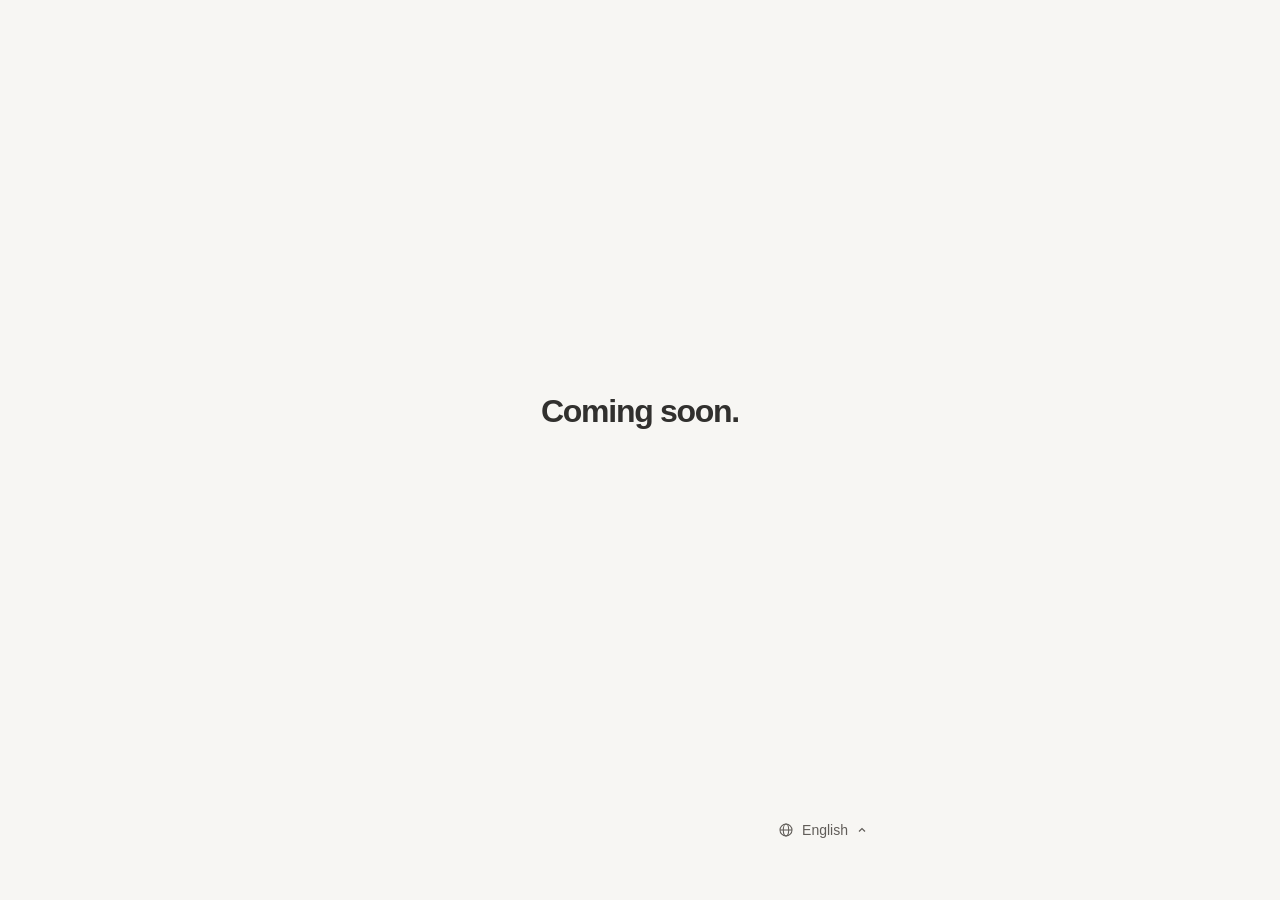
==== index.html @ d2d2fbdf "Add FUR:RAID 2026 streaming site" ====
<!doctype html>
<html lang="ko">
  <head>
    <meta charset="utf-8">
    <meta name="viewport" content="width=device-width, initial-scale=1">
    <meta name="description" content="곧 공개됩니다.">
    <meta name="theme-color" content="#f7f6f3">
    <title>FUR:RAID 2026 | 곧 공개</title>
    <link rel="icon" href="./favicon.ico" sizes="any">
    <link rel="icon" type="image/png" sizes="32x32" href="./assets/favicon/favicon-32x32.png">
    <link rel="icon" type="image/png" sizes="16x16" href="./assets/favicon/favicon-16x16.png">
    <link rel="apple-touch-icon" sizes="180x180" href="./assets/favicon/apple-touch-icon.png">
    <link rel="stylesheet" href="./styles.css">
    <script src="./site-config.js" defer></script>
    <script src="./app.js" defer></script>
  </head>
  <body>
    <main class="page is-coming-soon">
      <div class="coming-soon" id="coming-soon">
        <h1 id="coming-soon-title">곧 공개됩니다.</h1>
      </div>
      <div id="release-content" hidden>
        <header class="intro">
          <p class="eyebrow" id="eyebrow"></p>
          <h1 id="title">Streaming</h1>
          <p class="description" id="description"></p>
        </header>

        <section class="player" id="spotify-player" aria-label="Spotify 플레이어" hidden></section>

        <section id="stream-section" aria-label="스트리밍 서비스">
          <ul class="stream-list" id="stream-list"></ul>
          <noscript><p class="empty"><span lang="ko">JavaScript를 켜 주세요.</span><br><span lang="en">Please enable JavaScript.</span><br><span lang="ja">JavaScriptを有効にしてください。</span></p></noscript>
        </section>
      </div>

      <div class="language-control" id="language-control" hidden>
        <button class="language-trigger" id="language-trigger" type="button" aria-haspopup="menu" aria-expanded="false" aria-controls="language-menu">
          <svg width="16" height="16" viewBox="0 0 24 24" fill="none" stroke="currentColor" stroke-width="1.6" aria-hidden="true"><circle cx="12" cy="12" r="9"/><ellipse cx="12" cy="12" rx="4" ry="9"/><path d="M3 12h18"/></svg>
          <span id="language-current">한국어</span>
          <svg class="language-chevron" width="12" height="12" viewBox="0 0 16 16" fill="none" stroke="currentColor" stroke-width="1.6" aria-hidden="true"><path d="m4 10 4-4 4 4"/></svg>
        </button>
        <div class="language-menu" id="language-menu" role="menu" aria-label="언어" hidden>
          <button type="button" role="menuitemradio" aria-checked="true" tabindex="-1" data-language="ko" lang="ko"><span>한국어</span><svg width="16" height="16" viewBox="0 0 24 24" fill="none" stroke="currentColor" stroke-width="2" aria-hidden="true"><path d="m5 12 4 4 10-10"/></svg></button>
          <button type="button" role="menuitemradio" aria-checked="false" tabindex="-1" data-language="en" lang="en"><span>English</span><svg width="16" height="16" viewBox="0 0 24 24" fill="none" stroke="currentColor" stroke-width="2" aria-hidden="true"><path d="m5 12 4 4 10-10"/></svg></button>
          <button type="button" role="menuitemradio" aria-checked="false" tabindex="-1" data-language="ja" lang="ja"><span>日本語</span><svg width="16" height="16" viewBox="0 0 24 24" fill="none" stroke="currentColor" stroke-width="2" aria-hidden="true"><path d="m5 12 4 4 10-10"/></svg></button>
        </div>
      </div>
    </main>
    <template id="stream-row">
      <li>
        <div class="stream-row">
          <span class="stream-icon"><img width="40" height="40" alt=""></span>
          <span class="stream-copy">
            <span class="stream-name"></span>
            <span class="stream-status"></span>
          </span>
          <svg class="arrow" width="20" height="20" viewBox="0 0 24 24" fill="none" stroke="currentColor" stroke-width="2" aria-hidden="true"><path d="M5 12h14m-6-6 6 6-6 6"/></svg>
        </div>
      </li>
    </template>
  </body>
</html>
---- styles.css ----
:root {
  color-scheme: light;
  --canvas: #f7f6f3;
  --surface: #ffffff;
  --text: #31302e;
  --secondary: #615d59;
  --border: #dedbd5;
  --hover: #f0eeea;
  --focus: #005bab;
  --space-1: 4px;
  --space-2: 8px;
  --space-3: 12px;
  --space-4: 16px;
  --space-6: 24px;
  --space-8: 32px;
  --space-12: 48px;
  --font-small: 12px;
  --font-secondary: 14px;
  --font-body: 16px;
  --font-title: 32px;
  --content-width: 480px;
  --row-height: 80px;
  --player-height: 152px;
  --icon-size: 40px;
  --line-icon-source-size: 72px;
  --control-height: 44px;
  --menu-width: 184px;
  --menu-shadow: 0 8px 24px rgba(49, 48, 46, 0.08);
  --motion-fast: 140ms;
  --radius: 12px;
  font-family: -apple-system, BlinkMacSystemFont, "Apple SD Gothic Neo", "Malgun Gothic", sans-serif;
  color: var(--text);
  background: var(--canvas);
  font-size: var(--font-body);
  line-height: 1.6;
}

* { box-sizing: border-box; }
body { margin: 0; min-height: 100dvh; }
p, h1 { margin: 0; }

.page {
  width: min(100% - var(--space-12), var(--content-width));
  margin-inline: auto;
  padding-block: clamp(var(--space-12), 12vh, 120px) var(--space-12);
}

.intro { margin-bottom: var(--space-8); }
.page.is-coming-soon {
  display: flex;
  flex-direction: column;
  min-height: 100dvh;
  padding-block: var(--space-12);
}
.coming-soon:not([hidden]) {
  display: grid;
  place-items: center;
  flex: 1;
  text-align: center;
}
.language-control:not([hidden]) {
  position: relative;
  width: fit-content;
  margin: var(--space-8) 0 0 auto;
  color: var(--secondary);
  font-size: var(--font-secondary);
}
.language-control button {
  display: flex;
  align-items: center;
  gap: var(--space-2);
  min-height: var(--control-height);
  padding: var(--space-2) var(--space-3);
  border: 0;
  border-radius: var(--radius);
  background: transparent;
  color: inherit;
  font: inherit;
  cursor: pointer;
}
.language-control button:hover { background: var(--hover); color: var(--text); }
.language-control button:active { background: var(--border); }
.language-control button:focus-visible { outline: 2px solid var(--focus); outline-offset: var(--space-1); }
.language-chevron { transition: transform var(--motion-fast) ease-out; }
.language-trigger[aria-expanded="true"] .language-chevron { transform: rotate(180deg); }
.language-menu {
  position: absolute;
  z-index: 1;
  bottom: calc(100% + var(--space-2));
  right: 0;
  width: var(--menu-width);
  max-height: calc(100dvh - var(--control-height) - var(--space-8));
  overflow-y: auto;
  padding: var(--space-2);
  border: 1px solid var(--border);
  border-radius: var(--radius);
  background: var(--surface);
  color: var(--text);
  box-shadow: var(--menu-shadow);
  animation: menu-enter var(--motion-fast) ease-out;
}
.language-menu:not([hidden]) { display: grid; gap: var(--space-1); }
.language-menu button { width: 100%; justify-content: space-between; border-radius: var(--space-2); }
.language-menu button:focus-visible { outline-offset: -2px; }
.language-menu button[aria-checked="true"] { background: var(--hover); font-weight: 600; }
.language-menu button[aria-checked="false"] svg { visibility: hidden; }
@keyframes menu-enter {
  from { opacity: 0; transform: translateY(var(--space-1)); }
  to { opacity: 1; transform: translateY(0); }
}
@media (prefers-reduced-motion: reduce) {
  .language-menu { animation: none; }
  .language-chevron { transition: none; }
}
.eyebrow {
  margin-bottom: var(--space-4);
  color: var(--secondary);
  font-size: var(--font-small);
  font-weight: 600;
  letter-spacing: 0.16em;
}
h1 {
  font-size: var(--font-title);
  line-height: 1.35;
  letter-spacing: -0.04em;
  word-break: keep-all;
  overflow-wrap: anywhere;
}
.description {
  margin-top: var(--space-4);
  color: var(--secondary);
  white-space: pre-line;
  word-break: keep-all;
  overflow-wrap: anywhere;
}
:lang(ja) .description { word-break: normal; }
.stream-list {
  display: grid;
  gap: var(--space-3);
  list-style: none;
  padding: 0;
  margin: 0;
}
.player { margin-bottom: var(--space-6); }
.player iframe {
  display: block;
  width: 100%;
  height: var(--player-height);
  border: 0;
  border-radius: var(--radius);
}
.stream-row {
  display: flex;
  align-items: center;
  justify-content: space-between;
  gap: var(--space-4);
  min-height: var(--row-height);
  padding: var(--space-4) var(--space-6);
  border: 1px solid var(--border);
  border-radius: var(--radius);
  background: var(--surface);
  color: var(--text);
  text-decoration: none;
}
.stream-icon {
  display: flex;
  align-items: center;
  justify-content: center;
  flex: 0 0 var(--icon-size);
  width: var(--icon-size);
  height: var(--icon-size);
}
.stream-icon img { flex: none; width: var(--icon-size); height: var(--icon-size); object-fit: contain; }
.stream-icon img[src$="/line-music.png"] {
  width: var(--line-icon-source-size);
  height: var(--line-icon-source-size);
}
.stream-copy { display: grid; gap: var(--space-1); min-width: 0; flex: 1; }
.stream-name { font-weight: 600; overflow-wrap: anywhere; }
.stream-status { color: var(--secondary); font-size: var(--font-secondary); overflow-wrap: anywhere; }
.arrow { flex: none; }
.is-unpublished { background: transparent; }
a.stream-row:hover { background: var(--hover); }
a.stream-row:active { background: var(--border); }
a.stream-row:focus-visible { outline: 2px solid var(--focus); outline-offset: var(--space-1); }
.empty { color: var(--secondary); font-size: var(--font-secondary); }
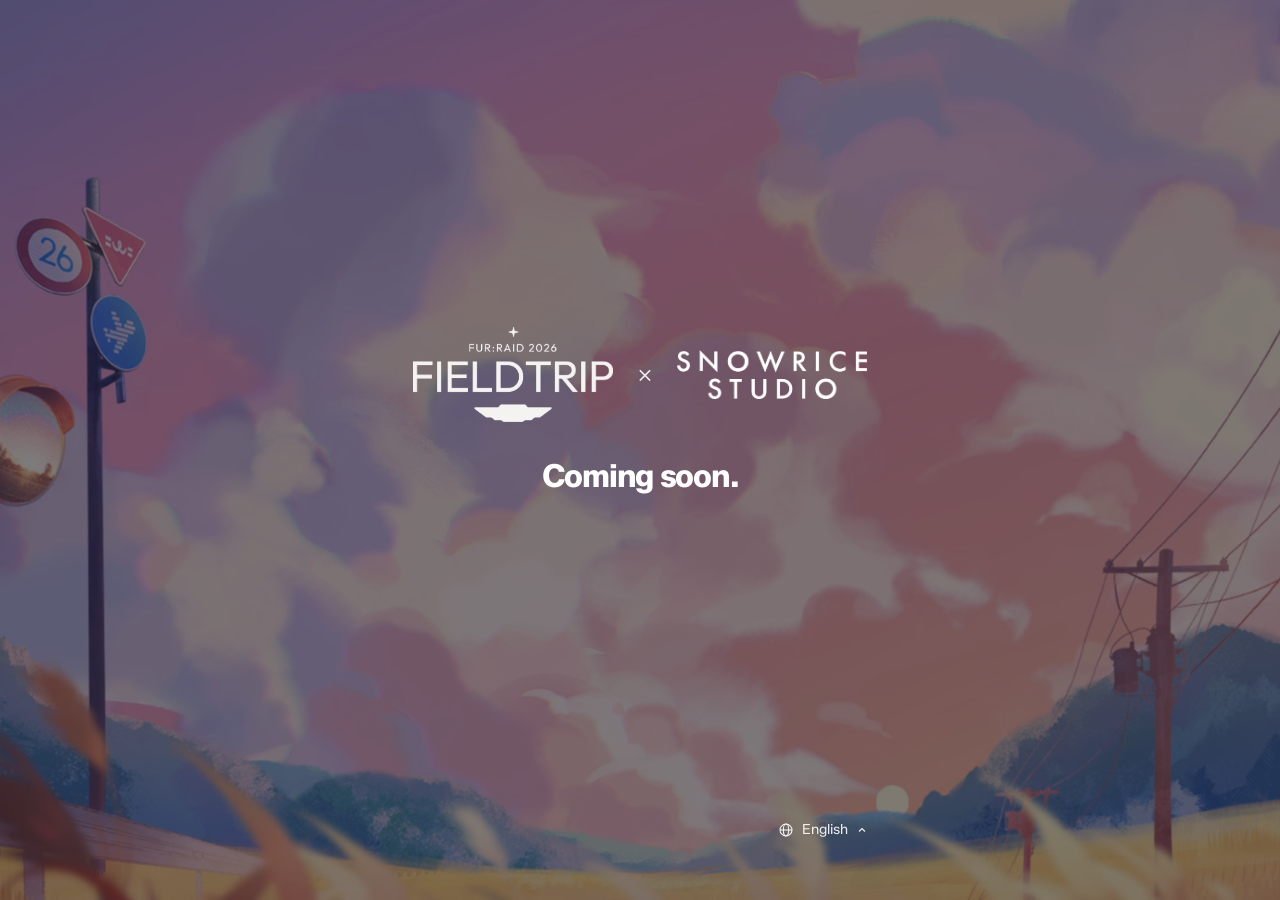
==== commit 0ae85679: "Add video background and collaboration branding" ====
--- a/index.html
+++ b/index.html
@@ -4,7 +4,7 @@
     <meta charset="utf-8">
     <meta name="viewport" content="width=device-width, initial-scale=1">
     <meta name="description" content="곧 공개됩니다.">
-    <meta name="theme-color" content="#f7f6f3">
+    <meta name="theme-color" content="#211d2d">
     <title>FUR:RAID 2026 | 곧 공개</title>
     <link rel="icon" href="./favicon.ico" sizes="any">
     <link rel="icon" type="image/png" sizes="32x32" href="./assets/favicon/favicon-32x32.png">
@@ -15,12 +15,30 @@
     <script src="./app.js" defer></script>
   </head>
   <body>
+    <div class="background-media" aria-hidden="true">
+      <video id="background-video" muted loop playsinline preload="auto" poster="./assets/video/background-poster.jpg">
+        <source src="./assets/video/background.webm" type="video/webm">
+        <source src="./assets/video/background.mp4" type="video/mp4">
+      </video>
+    </div>
     <main class="page is-coming-soon">
       <div class="coming-soon" id="coming-soon">
-        <h1 id="coming-soon-title">곧 공개됩니다.</h1>
+        <div class="coming-soon-content">
+          <div class="collaboration" id="collaboration" role="img" aria-label="FUR:RAID 2026과 SNOWRICE STUDIO의 컬래버레이션">
+            <img class="collaboration-event" src="./assets/logos/furraid2026_centerlogo.png" alt="" width="1103" height="528">
+            <span class="collaboration-mark" aria-hidden="true">×</span>
+            <img class="collaboration-studio" src="./assets/logos/Logo_SR1_Title2_white.png" alt="" width="819" height="214">
+          </div>
+          <h1 id="coming-soon-title">곧 공개됩니다.</h1>
+        </div>
       </div>
       <div id="release-content" hidden>
         <header class="intro">
+          <div class="collaboration collaboration-compact" role="img" aria-label="FUR:RAID 2026과 SNOWRICE STUDIO의 컬래버레이션">
+            <img class="collaboration-event" src="./assets/logos/furraid2026_centerlogo.png" alt="" width="1103" height="528">
+            <span class="collaboration-mark" aria-hidden="true">×</span>
+            <img class="collaboration-studio" src="./assets/logos/Logo_SR1_Title2_white.png" alt="" width="819" height="214">
+          </div>
           <p class="eyebrow" id="eyebrow"></p>
           <h1 id="title">Streaming</h1>
           <p class="description" id="description"></p>
--- a/styles.css
+++ b/styles.css
@@ -1,3 +1,32 @@
+@font-face {
+  font-family: "Wanted Sans";
+  src: url("./assets/fonts/WantedSansVariable.woff2") format("woff2");
+  font-style: normal;
+  font-weight: 400 1000;
+  font-display: swap;
+}
+@font-face {
+  font-family: "Zalando Sans";
+  src: url("./assets/fonts/ZalandoSansVariable.woff2") format("woff2");
+  font-style: normal;
+  font-weight: 200 900;
+  font-display: swap;
+}
+@font-face {
+  font-family: "Zen Kaku Gothic New";
+  src: url("./assets/fonts/ZenKakuGothicNew-Regular.woff2") format("woff2");
+  font-style: normal;
+  font-weight: 400;
+  font-display: swap;
+}
+@font-face {
+  font-family: "Zen Kaku Gothic New";
+  src: url("./assets/fonts/ZenKakuGothicNew-Bold.woff2") format("woff2");
+  font-style: normal;
+  font-weight: 700;
+  font-display: swap;
+}
+
 :root {
   color-scheme: light;
   --canvas: #f7f6f3;
@@ -26,20 +55,50 @@
   --control-height: 44px;
   --menu-width: 184px;
   --menu-shadow: 0 8px 24px rgba(49, 48, 46, 0.08);
+  --video-fallback: #211d2d;
+  --video-veil: rgba(20, 16, 31, 0.55);
+  --video-text: #ffffff;
+  --video-secondary: rgba(255, 255, 255, 0.9);
   --motion-fast: 140ms;
   --radius: 12px;
-  font-family: -apple-system, BlinkMacSystemFont, "Apple SD Gothic Neo", "Malgun Gothic", sans-serif;
+  font-family: "Wanted Sans", "Apple SD Gothic Neo", "Malgun Gothic", sans-serif;
   color: var(--text);
   background: var(--canvas);
   font-size: var(--font-body);
   line-height: 1.6;
 }
+:root:lang(en) { font-family: "Zalando Sans", -apple-system, BlinkMacSystemFont, sans-serif; }
+:root:lang(ja) { font-family: "Zen Kaku Gothic New", "Hiragino Kaku Gothic ProN", sans-serif; }
 
 * { box-sizing: border-box; }
 body { margin: 0; min-height: 100dvh; }
 p, h1 { margin: 0; }
 
+.background-media {
+  position: fixed;
+  inset: 0;
+  z-index: 0;
+  overflow: hidden;
+  background: var(--video-fallback) url("./assets/video/background-poster.jpg") center / cover no-repeat;
+  pointer-events: none;
+}
+.background-media video {
+  display: block;
+  width: 100%;
+  height: 100%;
+  object-fit: cover;
+  object-position: center;
+}
+.background-media::after {
+  content: "";
+  position: absolute;
+  inset: 0;
+  background: var(--video-veil);
+}
 .page {
+  position: relative;
+  z-index: 1;
+  color: var(--video-text);
   width: min(100% - var(--space-12), var(--content-width));
   margin-inline: auto;
   padding-block: clamp(var(--space-12), 12vh, 120px) var(--space-12);
@@ -58,11 +117,55 @@
   flex: 1;
   text-align: center;
 }
+.coming-soon-content {
+  display: grid;
+  justify-items: center;
+  gap: var(--space-8);
+  width: 100%;
+}
+.collaboration {
+  display: flex;
+  align-items: center;
+  justify-content: center;
+  gap: var(--space-6);
+  width: 100%;
+}
+.collaboration img {
+  display: block;
+  min-width: 0;
+  height: auto;
+  object-fit: contain;
+}
+.collaboration-event { width: min(46%, 200px); }
+.collaboration-studio { width: min(42%, 190px); }
+.collaboration-mark {
+  flex: none;
+  color: var(--video-secondary);
+  font-size: 24px;
+  font-weight: 300;
+  line-height: 1;
+}
+.collaboration-compact {
+  justify-content: flex-start;
+  gap: var(--space-4);
+  margin-bottom: var(--space-8);
+}
+.collaboration-compact .collaboration-event { width: 140px; }
+.collaboration-compact .collaboration-studio { width: 130px; }
+.collaboration-compact .collaboration-mark { font-size: 18px; }
+@media (max-width: 520px) {
+  .collaboration { flex-direction: column; gap: var(--space-3); }
+  .collaboration-event { width: min(72vw, 240px); }
+  .collaboration-studio { width: min(64vw, 220px); }
+  .collaboration-compact { flex-direction: row; gap: var(--space-3); }
+  .collaboration-compact .collaboration-event { width: min(36vw, 110px); }
+  .collaboration-compact .collaboration-studio { width: min(33vw, 100px); }
+}
 .language-control:not([hidden]) {
   position: relative;
   width: fit-content;
   margin: var(--space-8) 0 0 auto;
-  color: var(--secondary);
+  color: var(--video-secondary);
   font-size: var(--font-secondary);
 }
 .language-control button {
@@ -101,6 +204,9 @@
 }
 .language-menu:not([hidden]) { display: grid; gap: var(--space-1); }
 .language-menu button { width: 100%; justify-content: space-between; border-radius: var(--space-2); }
+.language-menu button[lang="ko"] { font-family: "Wanted Sans", "Apple SD Gothic Neo", sans-serif; }
+.language-menu button[lang="en"] { font-family: "Zalando Sans", sans-serif; }
+.language-menu button[lang="ja"] { font-family: "Zen Kaku Gothic New", sans-serif; }
 .language-menu button:focus-visible { outline-offset: -2px; }
 .language-menu button[aria-checked="true"] { background: var(--hover); font-weight: 600; }
 .language-menu button[aria-checked="false"] svg { visibility: hidden; }
@@ -114,7 +220,7 @@
 }
 .eyebrow {
   margin-bottom: var(--space-4);
-  color: var(--secondary);
+  color: var(--video-secondary);
   font-size: var(--font-small);
   font-weight: 600;
   letter-spacing: 0.16em;
@@ -128,7 +234,7 @@
 }
 .description {
   margin-top: var(--space-4);
-  color: var(--secondary);
+  color: var(--video-secondary);
   white-space: pre-line;
   word-break: keep-all;
   overflow-wrap: anywhere;
@@ -179,8 +285,8 @@
 .stream-name { font-weight: 600; overflow-wrap: anywhere; }
 .stream-status { color: var(--secondary); font-size: var(--font-secondary); overflow-wrap: anywhere; }
 .arrow { flex: none; }
-.is-unpublished { background: transparent; }
+.is-unpublished { background: var(--surface); }
 a.stream-row:hover { background: var(--hover); }
 a.stream-row:active { background: var(--border); }
 a.stream-row:focus-visible { outline: 2px solid var(--focus); outline-offset: var(--space-1); }
-.empty { color: var(--secondary); font-size: var(--font-secondary); }
+.empty { color: var(--video-secondary); font-size: var(--font-secondary); }
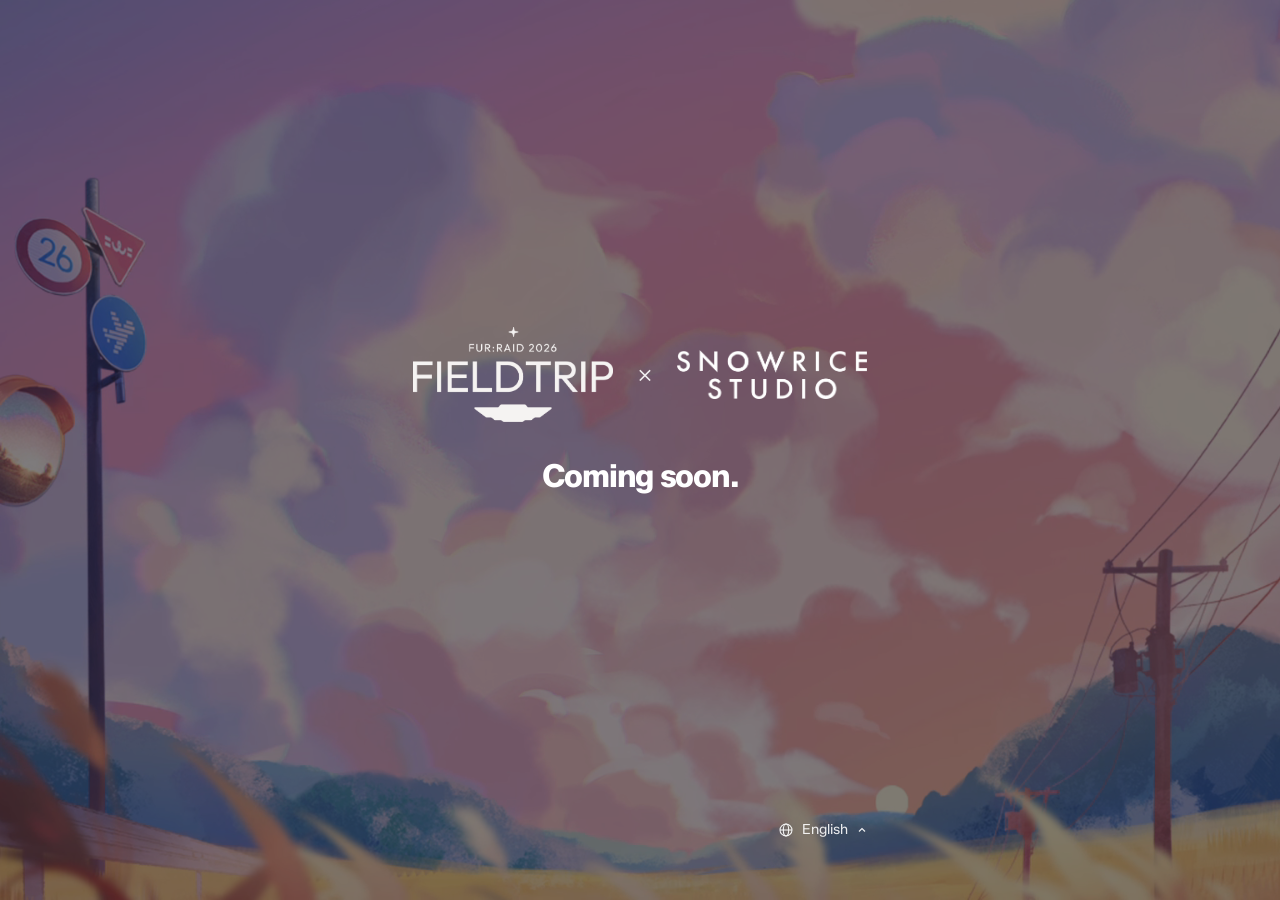
==== commit 2a39ad6f: "Switch release to manual GitHub Pages redirect" ====
--- a/index.html
+++ b/index.html
@@ -32,26 +32,6 @@
           <h1 id="coming-soon-title">곧 공개됩니다.</h1>
         </div>
       </div>
-      <div id="release-content" hidden>
-        <header class="intro">
-          <div class="collaboration collaboration-compact" role="img" aria-label="FUR:RAID 2026과 SNOWRICE STUDIO의 컬래버레이션">
-            <img class="collaboration-event" src="./assets/logos/furraid2026_centerlogo.png" alt="" width="1103" height="528">
-            <span class="collaboration-mark" aria-hidden="true">×</span>
-            <img class="collaboration-studio" src="./assets/logos/Logo_SR1_Title2_white.png" alt="" width="819" height="214">
-          </div>
-          <p class="eyebrow" id="eyebrow"></p>
-          <h1 id="title">Streaming</h1>
-          <p class="description" id="description"></p>
-        </header>
-
-        <section class="player" id="spotify-player" aria-label="Spotify 플레이어" hidden></section>
-
-        <section id="stream-section" aria-label="스트리밍 서비스">
-          <ul class="stream-list" id="stream-list"></ul>
-          <noscript><p class="empty"><span lang="ko">JavaScript를 켜 주세요.</span><br><span lang="en">Please enable JavaScript.</span><br><span lang="ja">JavaScriptを有効にしてください。</span></p></noscript>
-        </section>
-      </div>
-
       <div class="language-control" id="language-control" hidden>
         <button class="language-trigger" id="language-trigger" type="button" aria-haspopup="menu" aria-expanded="false" aria-controls="language-menu">
           <svg width="16" height="16" viewBox="0 0 24 24" fill="none" stroke="currentColor" stroke-width="1.6" aria-hidden="true"><circle cx="12" cy="12" r="9"/><ellipse cx="12" cy="12" rx="4" ry="9"/><path d="M3 12h18"/></svg>
@@ -65,17 +45,5 @@
         </div>
       </div>
     </main>
-    <template id="stream-row">
-      <li>
-        <div class="stream-row">
-          <span class="stream-icon"><img width="40" height="40" alt=""></span>
-          <span class="stream-copy">
-            <span class="stream-name"></span>
-            <span class="stream-status"></span>
-          </span>
-          <svg class="arrow" width="20" height="20" viewBox="0 0 24 24" fill="none" stroke="currentColor" stroke-width="2" aria-hidden="true"><path d="M5 12h14m-6-6 6 6-6 6"/></svg>
-        </div>
-      </li>
-    </template>
   </body>
 </html>
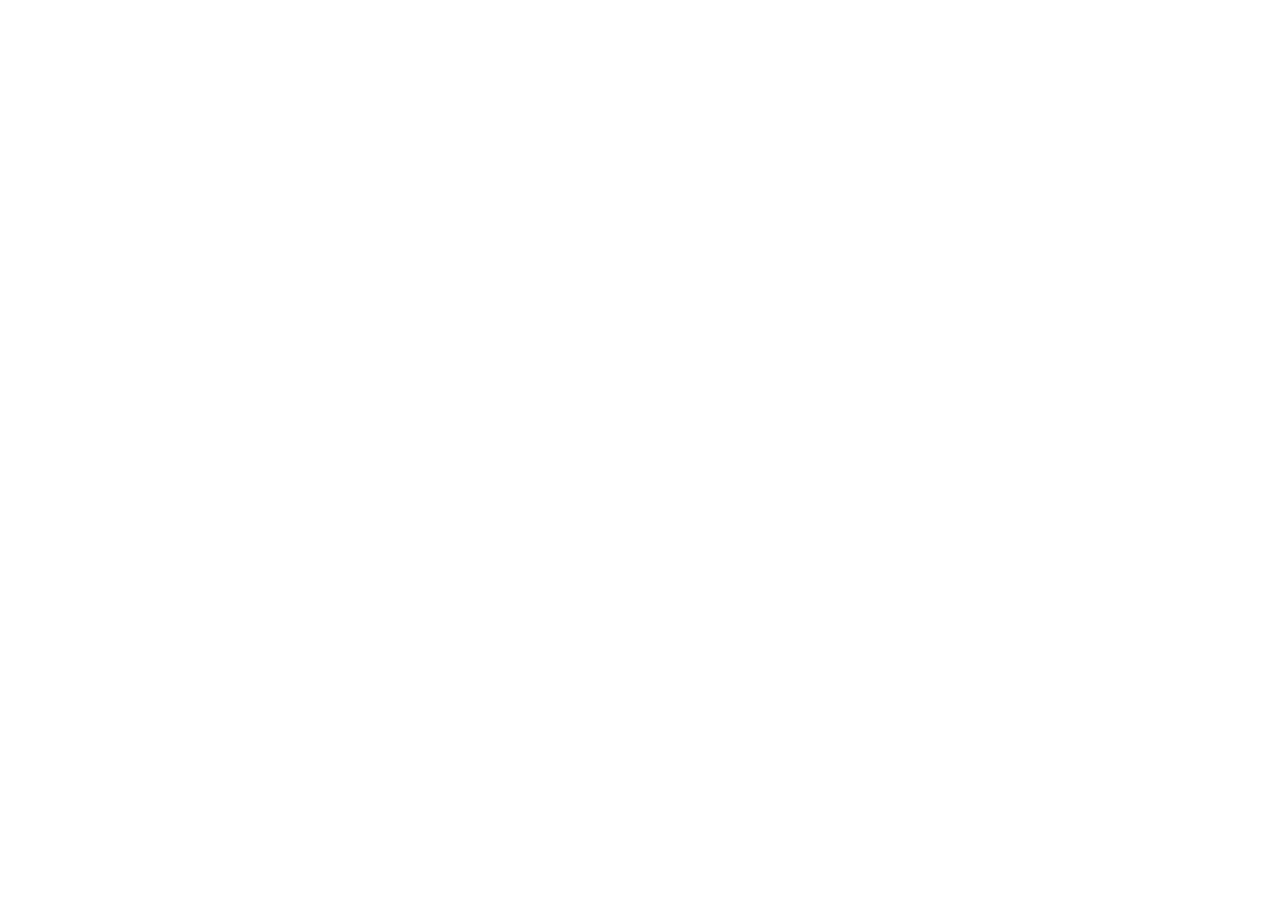
==== commit fefb5c10: "Prevent coming-soon flash during redirect" ====
--- a/index.html
+++ b/index.html
@@ -3,26 +3,29 @@
   <head>
     <meta charset="utf-8">
     <meta name="viewport" content="width=device-width, initial-scale=1">
-    <meta name="description" content="곧 공개됩니다.">
+    <meta name="description" content="이동 중…">
     <meta name="theme-color" content="#211d2d">
-    <title>FUR:RAID 2026 | 곧 공개</title>
+    <title>FUR:RAID 2026 | 이동 중…</title>
+    <script src="./site-config.js"></script>
+    <script src="./app.js"></script>
     <link rel="icon" href="./favicon.ico" sizes="any">
     <link rel="icon" type="image/png" sizes="32x32" href="./assets/favicon/favicon-32x32.png">
     <link rel="icon" type="image/png" sizes="16x16" href="./assets/favicon/favicon-16x16.png">
     <link rel="apple-touch-icon" sizes="180x180" href="./assets/favicon/apple-touch-icon.png">
     <link rel="stylesheet" href="./styles.css">
-    <script src="./site-config.js" defer></script>
-    <script src="./app.js" defer></script>
   </head>
   <body>
-    <div class="background-media" aria-hidden="true">
+    <div class="background-media" id="background-media" aria-hidden="true" hidden>
       <video id="background-video" muted loop playsinline preload="auto" poster="./assets/video/background-poster.jpg">
         <source src="./assets/video/background.webm" type="video/webm">
         <source src="./assets/video/background.mp4" type="video/mp4">
       </video>
     </div>
     <main class="page is-coming-soon">
-      <div class="coming-soon" id="coming-soon">
+      <div class="coming-soon" id="redirect-status" role="status">
+        <h1><span class="redirect-copy" lang="ko">이동 중…</span><span class="redirect-copy" lang="en">Redirecting…</span><span class="redirect-copy" lang="ja">移動中…</span></h1>
+      </div>
+      <div class="coming-soon" id="coming-soon" hidden>
         <div class="coming-soon-content">
           <div class="collaboration" id="collaboration" role="img" aria-label="FUR:RAID 2026과 SNOWRICE STUDIO의 컬래버레이션">
             <img class="collaboration-event" src="./assets/logos/furraid2026_centerlogo.png" alt="" width="1103" height="528">
--- a/styles.css
+++ b/styles.css
@@ -63,7 +63,7 @@
   --radius: 12px;
   font-family: "Wanted Sans", "Apple SD Gothic Neo", "Malgun Gothic", sans-serif;
   color: var(--text);
-  background: var(--canvas);
+  background: var(--video-fallback);
   font-size: var(--font-body);
   line-height: 1.6;
 }
@@ -123,6 +123,10 @@
   gap: var(--space-8);
   width: 100%;
 }
+.redirect-copy { display: none; }
+:root:lang(ko) .redirect-copy:lang(ko),
+:root:lang(en) .redirect-copy:lang(en),
+:root:lang(ja) .redirect-copy:lang(ja) { display: inline; }
 .collaboration {
   display: flex;
   align-items: center;
